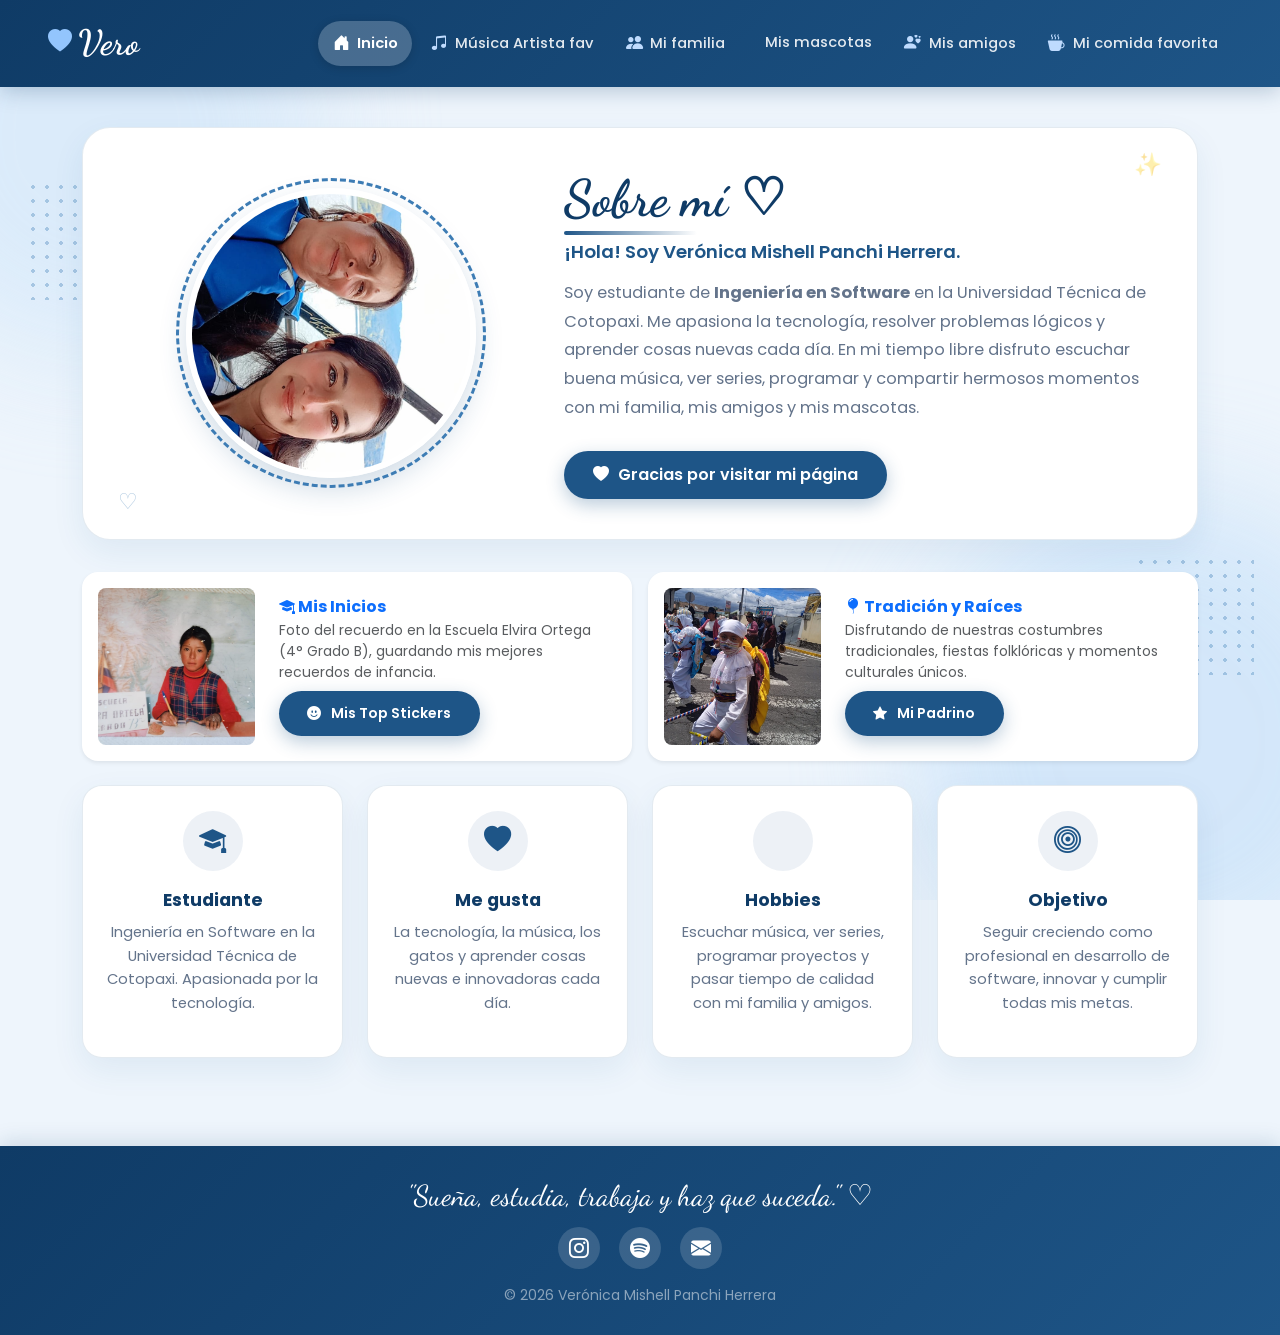
==== index.html @ 17cdbcb9 "cargainicial" ====
<!DOCTYPE html>
<html lang="es">
<head>
    <meta charset="UTF-8">
    <meta name="viewport" content="width=device-width, initial-scale=1.0">
    <title>Vero - Sobre Mí</title>
    <meta name="description" content="Página personal de Verónica Mishell Panchi Herrera — Sobre mí, estudiante de Ingeniería en Software.">
    <link href="https://cdn.jsdelivr.net/npm/bootstrap@5.3.2/dist/css/bootstrap.min.css" rel="stylesheet">
    <link href="https://cdn.jsdelivr.net/npm/bootstrap-icons@1.11.2/font/bootstrap-icons.min.css" rel="stylesheet">
    <link href="https://fonts.googleapis.com/css2?family=Dancing+Script:wght@600;700&family=Poppins:wght@300;400;500;600;700&display=swap" rel="stylesheet">
    <link rel="stylesheet" href="css/styles.css">
</head>
<body>

    <div class="bg-decorations">
        <div class="bg-blob bg-blob-1"></div>
        <div class="bg-blob bg-blob-2"></div>
        <div class="bg-dots bg-dots-left"></div>
        <div class="bg-dots bg-dots-right"></div>
    </div>

    <!-- Navbar -->
    <nav class="navbar navbar-expand-xl custom-navbar">
        <div class="container-fluid px-lg-4">
            <a class="navbar-brand" href="index.html"><i class="bi bi-heart-fill"></i> Vero</a>
            <button class="navbar-toggler" type="button" data-bs-toggle="collapse" data-bs-target="#veroNavbar">
                <span class="navbar-toggler-icon"></span>
            </button>
            <div class="collapse navbar-collapse" id="veroNavbar">
                <ul class="navbar-nav ms-auto mb-2 mb-lg-0 gap-1">
                    <li class="nav-item"><a class="nav-link active" href="index.html"><i class="bi bi-house-door-fill"></i> Inicio</a></li>
                    <li class="nav-item"><a class="nav-link" href="musica.html"><i class="bi bi-music-note-beamed"></i> Música Artista fav</a></li>
                    <li class="nav-item"><a class="nav-link" href="familia.html"><i class="bi bi-people-fill"></i> Mi familia</a></li>
                    <li class="nav-item"><a class="nav-link" href="mascotas.html"><i class="bi bi-paw-fill"></i> Mis mascotas</a></li>
                    <li class="nav-item"><a class="nav-link" href="amigos.html"><i class="bi bi-person-hearts"></i> Mis amigos</a></li>
                    <li class="nav-item"><a class="nav-link" href="comida.html"><i class="bi bi-cup-hot-fill"></i> Mi comida favorita</a></li>
                </ul>
            </div>
        </div>
    </nav>

    <!-- Main Content -->
    <main class="main-wrapper">
        <div class="container">

            <!-- Hero Card -->
            <div class="hero-card">
                <span class="decorative-sparkle sparkle-top-right">✨</span>
                <span class="decorative-sparkle sparkle-bottom-left">♡</span>
                <div class="row align-items-center g-4">
                    <div class="col-lg-5 text-center">
                        <div class="profile-avatar-wrapper mb-3 mb-lg-0"> 
                            <a href="stickers.html" class="boton-enlace mi-boton-circular">
                                <img src="imagenes/img1.jpg" alt="Perfil" class="profile-avatar viewable-img">
                            </a>
                        </div>
                    </div>
                    <div class="col-lg-7">
                        <h1 class="cursive-title">Sobre mí ♡</h1>
                        <h4 class="hero-subtitle">¡Hola! Soy Verónica Mishell Panchi Herrera.</h4>
                        <p class="hero-description">
                            Soy estudiante de <strong>Ingeniería en Software</strong> en la Universidad Técnica de Cotopaxi.
                            Me apasiona la tecnología, resolver problemas lógicos y aprender cosas nuevas cada día.
                            En mi tiempo libre disfruto escuchar buena música, ver series, programar y compartir hermosos momentos con mi familia, mis amigos y mis mascotas.
                        </p>
                        <a href="familia.html" class="btn btn-custom-primary">
                            <i class="bi bi-heart-fill"></i> Gracias por visitar mi página
                        </a>
                    </div>
                </div>
            </div>

            <!-- Two Cards Row -->
            <div class="row g-3 mb-4">
                <!-- Card 1: Mis Inicios → enlaza a stickers.html -->
                <div class="col-md-6">
                    <div class="card h-100 border-0 shadow-sm rounded-4 overflow-hidden p-3 bg-white">
                        <div class="row align-items-center">
                            <div class="col-4">
                                <img src="imagenes/img2.jpg" alt="Escuela Elvira Ortega" class="img-fluid rounded-3 viewable-img" style="aspect-ratio: 1/1; object-fit: cover;">
                            </div>
                            <div class="col-8">
                                <h6 class="fw-bold text-primary mb-1"><i class="bi bi-mortarboard-fill"></i> Mis Inicios</h6>
                                <p class="text-muted small mb-2">Foto del recuerdo en la Escuela Elvira Ortega (4° Grado B), guardando mis mejores recuerdos de infancia.</p>
                                <a href="stickers.html" class="btn btn-sm btn-custom-primary rounded-pill">
                                    <i class="bi bi-emoji-smile-fill"></i> Mis Top Stickers
                                </a>
                            </div>
                        </div>
                    </div>
                </div>

                <!-- Card 2: Tradición y Raíces → enlaza a padrino.html -->
                <div class="col-md-6">
                    <div class="card h-100 border-0 shadow-sm rounded-4 overflow-hidden p-3 bg-white">
                        <div class="row align-items-center">
                            <div class="col-4">
                                <img src="imagenes/img8.jpg" alt="Tradición y Cultura" class="img-fluid rounded-3 viewable-img" style="aspect-ratio: 1/1; object-fit: cover;">
                            </div>
                            <div class="col-8">
                                <h6 class="fw-bold text-primary mb-1"><i class="bi bi-balloon-fill"></i> Tradición y Raíces</h6>
                                <p class="text-muted small mb-2">Disfrutando de nuestras costumbres tradicionales, fiestas folklóricas y momentos culturales únicos.</p>
                                <a href="padrino.html" class="btn btn-sm btn-custom-primary rounded-pill">
                                    <i class="bi bi-star-fill"></i> Mi Padrino
                                </a>
                            </div>
                        </div>
                    </div>
                </div>
            </div>

            <!-- 4 Highlight Cards -->
            <div class="row g-4">
                <div class="col-md-6 col-lg-3">
                    <div class="feature-card">
                        <div class="feature-icon-wrapper"><i class="bi bi-mortarboard-fill"></i></div>
                        <h5 class="feature-title">Estudiante</h5>
                        <p class="feature-desc">Ingeniería en Software en la Universidad Técnica de Cotopaxi. Apasionada por la tecnología.</p>
                    </div>
                </div>
                <div class="col-md-6 col-lg-3">
                    <div class="feature-card">
                        <div class="feature-icon-wrapper"><i class="bi bi-heart-fill"></i></div>
                        <h5 class="feature-title">Me gusta</h5>
                        <p class="feature-desc">La tecnología, la música, los gatos y aprender cosas nuevas e innovadoras cada día.</p>
                    </div>
                </div>
                <div class="col-md-6 col-lg-3">
                    <div class="feature-card">
                        <div class="feature-icon-wrapper"><i class="bi bi-paw-fill"></i></div>
                        <h5 class="feature-title">Hobbies</h5>
                        <p class="feature-desc">Escuchar música, ver series, programar proyectos y pasar tiempo de calidad con mi familia y amigos.</p>
                    </div>
                </div>
                <div class="col-md-6 col-lg-3">
                    <div class="feature-card">
                        <div class="feature-icon-wrapper"><i class="bi bi-bullseye"></i></div>
                        <h5 class="feature-title">Objetivo</h5>
                        <p class="feature-desc">Seguir creciendo como profesional en desarrollo de software, innovar y cumplir todas mis metas.</p>
                    </div>
                </div>
            </div>

        </div>
    </main>

    <!-- Footer -->
    <footer class="custom-footer text-center">
        <div class="container">
            <p class="footer-quote">"Sueña, estudia, trabaja y haz que suceda." ♡</p>
            <div class="social-links mb-3">
                <a href="https://instagram.com" target="_blank" class="social-btn" title="Instagram"><i class="bi bi-instagram"></i></a>
                <a href="https://spotify.com" target="_blank" class="social-btn" title="Spotify"><i class="bi bi-spotify"></i></a>
                <a href="mailto:veronica@example.com" class="social-btn" title="Correo"><i class="bi bi-envelope-fill"></i></a>
            </div>
            <p class="small text-white-50 mb-0">© 2026 Verónica Mishell Panchi Herrera</p>
        </div>
    </footer>

    <!-- Image Viewer Modal -->
    <div class="modal fade" id="imageViewerModal" tabindex="-1" aria-labelledby="modalImageTitle" aria-hidden="true">
        <div class="modal-dialog modal-dialog-centered modal-lg">
            <div class="modal-content">
                <div class="modal-header border-0 bg-light">
                    <h5 class="modal-title fw-bold text-primary" id="modalImageTitle">Fotografía</h5>
                    <button type="button" class="btn-close" data-bs-dismiss="modal"></button>
                </div>
                <div class="modal-body text-center bg-dark p-2">
                    <img id="modalImagePreview" src="" alt="Vista previa" class="img-fluid">
                </div>
            </div>
        </div>
    </div>

    <!-- Toast -->
    <div class="toast-container">
        <div id="liveToast" class="toast align-items-center text-white bg-primary border-0 rounded-4 shadow" role="alert" aria-live="assertive" aria-atomic="true">
            <div class="d-flex">
                <div class="toast-body" id="toastMessageBody">Mensaje de notificación</div>
                <button type="button" class="btn-close btn-close-white me-2 m-auto" data-bs-dismiss="toast"></button>
            </div>
        </div>
    </div>

    <script src="https://cdn.jsdelivr.net/npm/bootstrap@5.3.2/dist/js/bootstrap.bundle.min.js"></script>
    <script src="js/script.js"></script>
</body>
</html>
---- css/styles.css ----
/* ==========================================================================
   Vero's Personal Web Application - Stylesheet
   Color Palette: Primary #1E5587 (Harmonized Blue Tones)
   ========================================================================== */

@import url('https://fonts.googleapis.com/css2?family=Dancing+Script:wght@600;700&family=Poppins:wght@300;400;500;600;700&display=swap');

:root {
    --primary-color: #1E5587;
    --primary-dark: #0F3B66;
    --primary-light: #3D7CB4;
    --accent-blue: #2A6FA8;
    --bg-light: #EEF5FC;
    --bg-soft: #F5F9FD;
    --card-bg: #FFFFFF;
    --text-dark: #1E293B;
    --text-muted: #64748B;
    --border-color: rgba(30, 85, 135, 0.12);
    --shadow-soft: 0 12px 32px rgba(30, 85, 135, 0.08);
    --shadow-hover: 0 18px 40px rgba(30, 85, 135, 0.15);
    --font-handwriting: 'Dancing Script', cursive;
    --font-sans: 'Poppins', sans-serif;
}

/* Global Reset & Base Styles */
* {
    margin: 0;
    padding: 0;
    box-sizing: border-box;
}

body {
    font-family: var(--font-sans);
    background-color: var(--bg-light);
    color: var(--text-dark);
    min-height: 100vh;
    display: flex;
    flex-direction: column;
    overflow-x: hidden;
    position: relative;
}

/* Background Organic Shapes */
.bg-decorations {
    position: fixed;
    top: 0;
    left: 0;
    width: 100%;
    height: 100%;
    pointer-events: none;
    z-index: 0;
    overflow: hidden;
}

.bg-blob {
    position: absolute;
    border-radius: 50%;
    filter: blur(60px);
    opacity: 0.45;
}

.bg-blob-1 {
    top: -10%;
    left: -10%;
    width: 450px;
    height: 450px;
    background: #C4E0F9;
}

.bg-blob-2 {
    bottom: -10%;
    right: -10%;
    width: 500px;
    height: 500px;
    background: #B3D7F8;
}

.bg-dots {
    position: absolute;
    width: 120px;
    height: 120px;
    background-image: radial-gradient(var(--primary-light) 2px, transparent 2px);
    background-size: 14px 14px;
    opacity: 0.35;
}

.bg-dots-left {
    top: 20%;
    left: 2%;
}

.bg-dots-right {
    bottom: 25%;
    right: 2%;
}

/* Header & Navbar */
.custom-navbar {
    background: linear-gradient(135deg, var(--primary-dark) 0%, var(--primary-color) 100%);
    box-shadow: 0 4px 20px rgba(15, 59, 102, 0.25);
    padding: 0.75rem 1.5rem;
    position: sticky;
    top: 0;
    z-index: 1030;
}

.navbar-brand {
    font-family: var(--font-handwriting);
    font-size: 2.2rem;
    font-weight: 700;
    color: #FFFFFF !important;
    display: flex;
    align-items: center;
    gap: 0.4rem;
    transition: transform 0.3s ease;
}

.navbar-brand:hover {
    transform: scale(1.05);
}

.navbar-brand i {
    font-size: 1.5rem;
    color: #93C5FD;
}

.nav-link {
    color: rgba(255, 255, 255, 0.88) !important;
    font-weight: 500;
    font-size: 0.92rem;
    padding: 0.6rem 0.9rem !important;
    border-radius: 50px;
    transition: all 0.3s ease;
    display: flex;
    align-items: center;
    gap: 0.45rem;
    white-space: nowrap;
}

.nav-link i {
    font-size: 1.05rem;
    color: #BFDBFE;
    transition: color 0.3s ease;
}

.nav-link:hover {
    color: #FFFFFF !important;
    background-color: rgba(255, 255, 255, 0.15);
}

.nav-link.active {
    color: #FFFFFF !important;
    background-color: rgba(255, 255, 255, 0.22);
    font-weight: 600;
    box-shadow: 0 2px 10px rgba(0, 0, 0, 0.15);
}

.nav-link.active i {
    color: #FFFFFF;
}

.navbar-toggler {
    border: none;
    outline: none;
    color: white;
}

.navbar-toggler:focus {
    box-shadow: 0 0 0 3px rgba(255, 255, 255, 0.25);
}

/* Main Content Area */
.main-wrapper {
    position: relative;
    z-index: 1;
    flex: 1;
    padding: 2.5rem 0;
}

.tab-pane {
    animation: fadeIn 0.45s cubic-bezier(0.16, 1, 0.3, 1);
}

@keyframes fadeIn {
    from {
        opacity: 0;
        transform: translateY(14px);
    }
    to {
        opacity: 1;
        transform: translateY(0);
    }
}

/* Hero Card Container */
.hero-card {
    background: var(--card-bg);
    border-radius: 28px;
    padding: 2.5rem;
    box-shadow: var(--shadow-soft);
    border: 1px solid var(--border-color);
    position: relative;
    overflow: hidden;
    margin-bottom: 2rem;
}

/* Decorative sparkles & hearts */
.decorative-sparkle {
    position: absolute;
    color: var(--primary-light);
    opacity: 0.4;
    font-size: 1.4rem;
    pointer-events: none;
}

.sparkle-top-right {
    top: 20px;
    right: 35px;
}

.sparkle-bottom-left {
    bottom: 20px;
    left: 35px;
}

/* Cursive Title */
.cursive-title {
    font-family: var(--font-handwriting);
    font-size: 3.2rem;
    font-weight: 700;
    color: var(--primary-dark);
    margin-bottom: 0.75rem;
    line-height: 1.2;
    display: inline-flex;
    align-items: center;
    gap: 0.5rem;
    position: relative;
}

.cursive-title::after {
    content: '';
    display: block;
    position: absolute;
    bottom: -6px;
    left: 0;
    width: 60%;
    height: 4px;
    background: linear-gradient(90deg, var(--primary-color), transparent);
    border-radius: 4px;
}

.hero-subtitle {
    font-size: 1.15rem;
    font-weight: 600;
    color: var(--primary-color);
    margin-bottom: 1rem;
}

.hero-description {
    color: var(--text-muted);
    font-size: 1.02rem;
    line-height: 1.75;
    margin-bottom: 1.8rem;
}

/* Primary Action Button */
.btn-custom-primary {
    background-color: var(--primary-color);
    color: #FFFFFF;
    font-weight: 600;
    padding: 0.75rem 1.8rem;
    border-radius: 50px;
    border: none;
    box-shadow: 0 6px 18px rgba(30, 85, 135, 0.3);
    transition: all 0.3s ease;
    display: inline-flex;
    align-items: center;
    gap: 0.6rem;
    text-decoration: none;
}

.btn-custom-primary:hover {
    background-color: var(--primary-dark);
    color: #FFFFFF;
    transform: translateY(-3px);
    box-shadow: 0 10px 24px rgba(15, 59, 102, 0.4);
}

/* Image Frames & Photo Grids */
.profile-avatar-wrapper {
    position: relative;
    display: inline-block;
    padding: 10px;
}

.profile-avatar-wrapper::before {
    content: '';
    position: absolute;
    inset: 0;
    border-radius: 50%;
    border: 3px dashed var(--primary-light);
    animation: rotateDashed 25s linear infinite;
}

@keyframes rotateDashed {
    from { transform: rotate(0deg); }
    to { transform: rotate(360deg); }
}

.profile-avatar {
    width: 290px;
    height: 290px;
    object-fit: cover;
    border-radius: 50%;
    box-shadow: 0 12px 28px rgba(30, 85, 135, 0.2);
    border: 6px solid #FFFFFF;
    cursor: pointer;
    transition: transform 0.4s ease;
}

.profile-avatar:hover {
    transform: scale(1.03);
}

/* Photo Grid Montage */
.photo-grid-collage {
    display: grid;
    grid-template-columns: repeat(3, 1fr);
    gap: 12px;
    border-radius: 20px;
    overflow: hidden;
}

.collage-item {
    position: relative;
    border-radius: 14px;
    overflow: hidden;
    aspect-ratio: 1 / 1;
    background-color: #E2E8F0;
    cursor: pointer;
}

.collage-item.featured {
    grid-column: span 2;
    grid-row: span 2;
}

.collage-item img {
    width: 100%;
    height: 100%;
    object-fit: cover;
    transition: transform 0.4s ease, filter 0.3s ease;
}

.collage-item:hover img {
    transform: scale(1.08);
    filter: brightness(1.05);
}

.collage-overlay {
    position: absolute;
    inset: 0;
    background: linear-gradient(to top, rgba(15, 59, 102, 0.6) 0%, transparent 60%);
    opacity: 0;
    transition: opacity 0.3s ease;
    display: flex;
    align-items: flex-end;
    padding: 10px;
    color: white;
    font-size: 0.85rem;
    font-weight: 500;
}

.collage-item:hover .collage-overlay {
    opacity: 1;
}

/* Bottom Highlight Cards Grid */
.feature-card {
    background: var(--card-bg);
    border-radius: 20px;
    padding: 1.6rem 1.4rem;
    border: 1px solid var(--border-color);
    box-shadow: var(--shadow-soft);
    height: 100%;
    transition: all 0.35s ease;
    text-align: center;
    position: relative;
}

.feature-card:hover {
    transform: translateY(-6px);
    box-shadow: var(--shadow-hover);
    border-color: rgba(30, 85, 135, 0.3);
}

.feature-icon-wrapper {
    width: 60px;
    height: 60px;
    background-color: rgba(30, 85, 135, 0.08);
    color: var(--primary-color);
    border-radius: 50%;
    display: flex;
    align-items: center;
    justify-content: center;
    margin: 0 auto 1.2rem auto;
    font-size: 1.7rem;
    transition: all 0.3s ease;
}

.feature-card:hover .feature-icon-wrapper {
    background-color: var(--primary-color);
    color: #FFFFFF;
    transform: scale(1.1);
}

.feature-title {
    font-weight: 700;
    font-size: 1.1rem;
    color: var(--primary-dark);
    margin-bottom: 0.6rem;
}

.feature-desc {
    color: var(--text-muted);
    font-size: 0.92rem;
    line-height: 1.6;
}

/* Interactive Sticker Grid */
.sticker-item {
    background: #FFFFFF;
    border-radius: 18px;
    padding: 1.2rem;
    text-align: center;
    border: 2px dashed rgba(30, 85, 135, 0.2);
    cursor: pointer;
    transition: all 0.3s ease;
}

.sticker-item:hover {
    transform: scale(1.1) rotate(3deg);
    border-color: var(--primary-color);
    box-shadow: 0 10px 25px rgba(30, 85, 135, 0.18);
}

.sticker-img {
    max-width: 90px;
    height: 90px;
    object-fit: contain;
    margin-bottom: 0.5rem;
}

.sticker-emoji {
    font-size: 3.5rem;
    display: block;
    margin-bottom: 0.3rem;
}

.sticker-label {
    font-size: 0.85rem;
    font-weight: 600;
    color: var(--primary-dark);
}

/* Music Player Aesthetic Component */
.music-player-card {
    background: linear-gradient(135deg, #1E5587 0%, #0F3B66 100%);
    color: white;
    border-radius: 24px;
    padding: 1.8rem;
    box-shadow: 0 15px 35px rgba(15, 59, 102, 0.3);
}

.vinyl-disc {
    width: 140px;
    height: 140px;
    border-radius: 50%;
    background: radial-gradient(circle, #333 20%, #111 21%, #111 40%, #222 41%, #111 70%);
    border: 4px solid #444;
    display: flex;
    align-items: center;
    justify-content: center;
    margin: 0 auto 1rem auto;
    box-shadow: 0 8px 20px rgba(0, 0, 0, 0.4);
    position: relative;
}

.vinyl-center {
    width: 45px;
    height: 45px;
    border-radius: 50%;
    background-color: var(--primary-light);
    border: 3px solid #FFF;
}

.vinyl-spinning {
    animation: spinVinyl 6s linear infinite;
}

@keyframes spinVinyl {
    from { transform: rotate(0deg); }
    to { transform: rotate(360deg); }
}

.audio-bars {
    display: flex;
    align-items: flex-end;
    justify-content: center;
    gap: 4px;
    height: 30px;
    margin-top: 1rem;
}

.audio-bar {
    width: 5px;
    background-color: #93C5FD;
    border-radius: 3px;
    animation: barPulse 1.2s ease-in-out infinite alternate;
}

.audio-bar:nth-child(1) { height: 12px; animation-delay: 0.1s; }
.audio-bar:nth-child(2) { height: 25px; animation-delay: 0.3s; }
.audio-bar:nth-child(3) { height: 18px; animation-delay: 0.2s; }
.audio-bar:nth-child(4) { height: 28px; animation-delay: 0.4s; }
.audio-bar:nth-child(5) { height: 15px; animation-delay: 0.15s; }

@keyframes barPulse {
    0% { transform: scaleY(0.4); }
    100% { transform: scaleY(1); }
}

/* Footer */
.custom-footer {
    background: linear-gradient(135deg, var(--primary-dark) 0%, var(--primary-color) 100%);
    color: #FFFFFF;
    padding: 1.8rem 0;
    box-shadow: 0 -4px 20px rgba(15, 59, 102, 0.15);
    margin-top: 3rem;
}

.footer-quote {
    font-family: var(--font-handwriting);
    font-size: 1.8rem;
    margin-bottom: 0.6rem;
}

.social-links {
    display: flex;
    align-items: center;
    justify-content: center;
    gap: 1.2rem;
}

.social-btn {
    width: 42px;
    height: 42px;
    border-radius: 50%;
    background-color: rgba(255, 255, 255, 0.15);
    color: #FFFFFF;
    display: flex;
    align-items: center;
    justify-content: center;
    font-size: 1.25rem;
    transition: all 0.3s ease;
    text-decoration: none;
}

.social-btn:hover {
    background-color: #FFFFFF;
    color: var(--primary-dark);
    transform: translateY(-3px);
}

/* Image Lightbox Modal */
.modal-content {
    border-radius: 20px;
    border: none;
    overflow: hidden;
}

.modal-body img {
    border-radius: 12px;
    max-height: 75vh;
    object-fit: contain;
    width: 100%;
}

/* Toast Notification */
.toast-container {
    position: fixed;
    bottom: 20px;
    right: 20px;
    z-index: 1090;
}

/* Responsive adjustments */
@media (max-width: 991.98px) {
    .cursive-title {
        font-size: 2.5rem;
    }
    .profile-avatar {
        width: 220px;
        height: 220px;
    }
    .hero-card {
        padding: 1.8rem;
    }
}

@media (max-width: 767.98px) {
    .photo-grid-collage {
        grid-template-columns: repeat(2, 1fr);
    }
    .collage-item.featured {
        grid-column: span 2;
        grid-row: span 1;
    }
    .cursive-title {
        font-size: 2.2rem;
    }
}
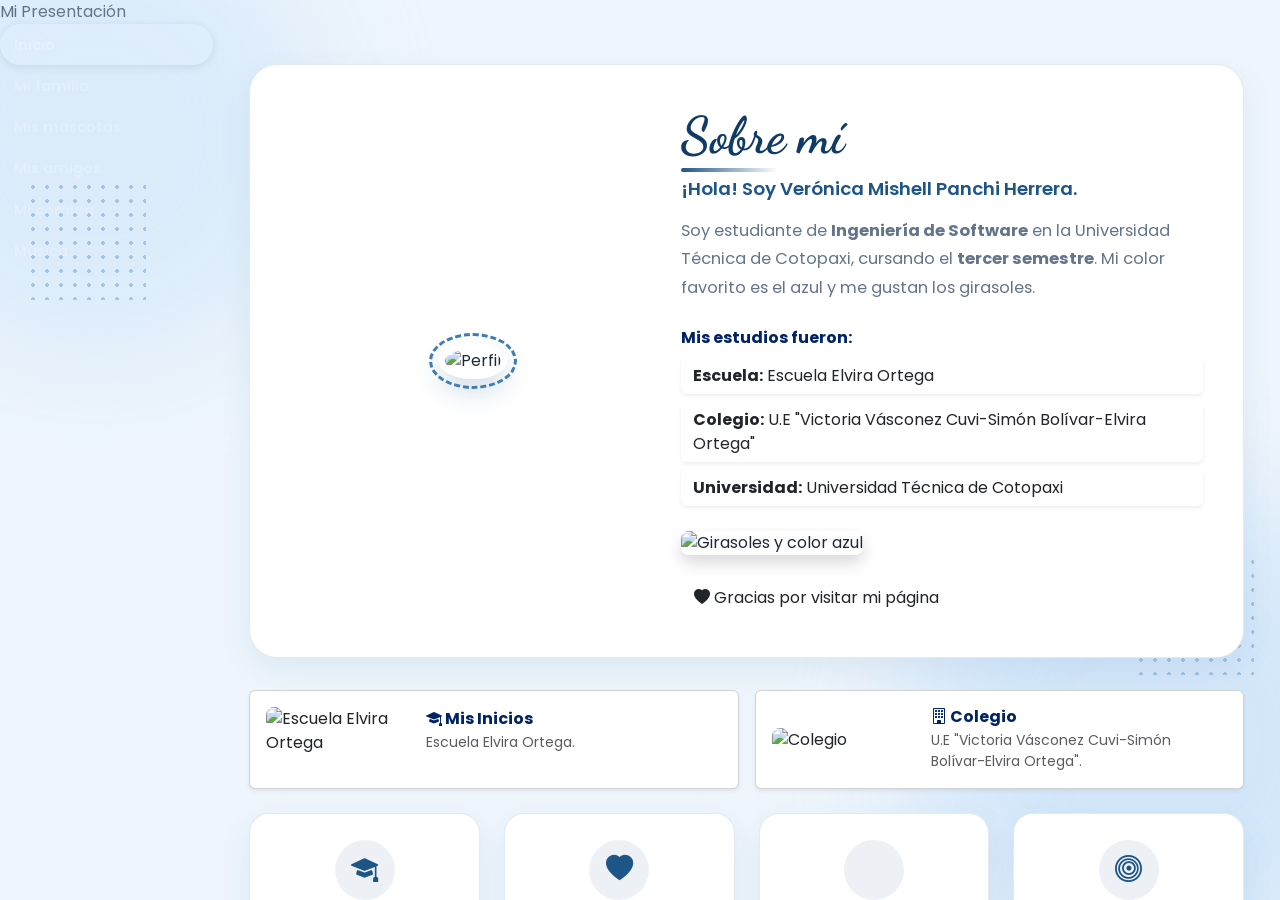
==== commit ff7e5b98: "cambios" ====
--- a/index.html
+++ b/index.html
@@ -16,28 +16,26 @@
         <div class="bg-blob bg-blob-1"></div>
         <div class="bg-blob bg-blob-2"></div>
         <div class="bg-dots bg-dots-left"></div>
+        
         <div class="bg-dots bg-dots-right"></div>
     </div>
 
     <!-- Navbar -->
-    <nav class="navbar navbar-expand-xl custom-navbar">
-        <div class="container-fluid px-lg-4">
-            <a class="navbar-brand" href="index.html"><i class="bi bi-heart-fill"></i> Vero</a>
-            <button class="navbar-toggler" type="button" data-bs-toggle="collapse" data-bs-target="#veroNavbar">
-                <span class="navbar-toggler-icon"></span>
-            </button>
-            <div class="collapse navbar-collapse" id="veroNavbar">
-                <ul class="navbar-nav ms-auto mb-2 mb-lg-0 gap-1">
-                    <li class="nav-item"><a class="nav-link active" href="index.html"><i class="bi bi-house-door-fill"></i> Inicio</a></li>
-                    <li class="nav-item"><a class="nav-link" href="musica.html"><i class="bi bi-music-note-beamed"></i> Música Artista fav</a></li>
-                    <li class="nav-item"><a class="nav-link" href="familia.html"><i class="bi bi-people-fill"></i> Mi familia</a></li>
-                    <li class="nav-item"><a class="nav-link" href="mascotas.html"><i class="bi bi-paw-fill"></i> Mis mascotas</a></li>
-                    <li class="nav-item"><a class="nav-link" href="amigos.html"><i class="bi bi-person-hearts"></i> Mis amigos</a></li>
-                    <li class="nav-item"><a class="nav-link" href="comida.html"><i class="bi bi-cup-hot-fill"></i> Mi comida favorita</a></li>
-                </ul>
+    <div class="container-fluid p-0">
+    <div class="row g-0">
+        <div class="col-md-3 col-lg-2 sidebar-menu">
+            <div class="brand-title">Mi Presentación</div>
+            <div class="nav flex-column">
+                <a class="nav-link active" href="index.html">Inicio</a>
+                <a class="nav-link " href="familia.html">Mi familia</a>
+                <a class="nav-link " href="mascotas.html">Mis mascotas</a>
+                <a class="nav-link " href="amigos.html">Mis amigos</a>
+                <a class="nav-link " href="comida.html">Mi comida</a>
+                <a class="nav-link " href="musica.html">Música</a>
             </div>
         </div>
-    </nav>
+        <div class="col-md-9 col-lg-10 p-4" style="height: 100vh; overflow-y: auto;">
+
 
     <!-- Main Content -->
     <main class="main-wrapper">
@@ -45,25 +43,33 @@
 
             <!-- Hero Card -->
             <div class="hero-card">
-                <span class="decorative-sparkle sparkle-top-right">✨</span>
-                <span class="decorative-sparkle sparkle-bottom-left">♡</span>
+                <span class="decorative-sparkle sparkle-top-right"></span>
+                <span class="decorative-sparkle sparkle-bottom-left"></span>
                 <div class="row align-items-center g-4">
                     <div class="col-lg-5 text-center">
                         <div class="profile-avatar-wrapper mb-3 mb-lg-0"> 
-                            <a href="stickers.html" class="boton-enlace mi-boton-circular">
-                                <img src="imagenes/img1.jpg" alt="Perfil" class="profile-avatar viewable-img">
-                            </a>
+                                <img src="imagenes/ima_principla.jpeg" alt="Perfil" class="profile-avatar viewable-img">
                         </div>
                     </div>
                     <div class="col-lg-7">
-                        <h1 class="cursive-title">Sobre mí ♡</h1>
+                        <h1 class="cursive-title">Sobre mí </h1>
                         <h4 class="hero-subtitle">¡Hola! Soy Verónica Mishell Panchi Herrera.</h4>
-                        <p class="hero-description">
-                            Soy estudiante de <strong>Ingeniería en Software</strong> en la Universidad Técnica de Cotopaxi.
-                            Me apasiona la tecnología, resolver problemas lógicos y aprender cosas nuevas cada día.
-                            En mi tiempo libre disfruto escuchar buena música, ver series, programar y compartir hermosos momentos con mi familia, mis amigos y mis mascotas.
+                        <p class="hero-description" style="margin-bottom: 1.5rem;">
+                            Soy estudiante de <strong>Ingeniería de Software</strong> en la Universidad Técnica de Cotopaxi, cursando el <strong>tercer semestre</strong>.
+                            Mi color favorito es el azul y me gustan los girasoles.
                         </p>
-                        <a href="familia.html" class="btn btn-custom-primary">
+                        <div class="mb-4">
+                            <strong class="d-block mb-2" style="color: #002366;">Mis estudios fueron:</strong>
+                            <div class="d-flex flex-column gap-2">
+                                <button class="btn btn-celeste text-start border-0 shadow-sm"><strong>Escuela:</strong> Escuela Elvira Ortega</button>
+                                <button class="btn btn-turquesa text-start border-0 shadow-sm"><strong>Colegio:</strong> U.E "Victoria Vásconez Cuvi-Simón Bolívar-Elvira Ortega"</button>
+                                <button class="btn btn-azul-capri text-start border-0 shadow-sm"><strong>Universidad:</strong> Universidad Técnica de Cotopaxi</button>
+                            </div>
+                        </div>
+                        <div class="mb-4">
+                            <img src="imagenes/girasoles_azules.png" alt="Girasoles y color azul" class="img-fluid rounded-3 shadow" style="max-height: 180px; object-fit: cover; width: 100%;">
+                        </div>
+                        <a href="familia.html" class="btn btn btn-azul-rey">
                             <i class="bi bi-heart-fill"></i> Gracias por visitar mi página
                         </a>
                     </div>
@@ -72,37 +78,31 @@
 
             <!-- Two Cards Row -->
             <div class="row g-3 mb-4">
-                <!-- Card 1: Mis Inicios → enlaza a stickers.html -->
+                <!-- Card 1: Mis Inicios (Escuela) -->
                 <div class="col-md-6">
-                    <div class="card h-100 border-0 shadow-sm rounded-4 overflow-hidden p-3 bg-white">
+                    <div class="card h-100 shadow-sm p-3 bg-white">
                         <div class="row align-items-center">
                             <div class="col-4">
-                                <img src="imagenes/img2.jpg" alt="Escuela Elvira Ortega" class="img-fluid rounded-3 viewable-img" style="aspect-ratio: 1/1; object-fit: cover;">
+                                <img src="imagenes/img2_escuela.jpg" alt="Escuela Elvira Ortega" class="img-fluid rounded-3 viewable-img" style="aspect-ratio: 1/1; object-fit: cover;">
                             </div>
                             <div class="col-8">
-                                <h6 class="fw-bold text-primary mb-1"><i class="bi bi-mortarboard-fill"></i> Mis Inicios</h6>
-                                <p class="text-muted small mb-2">Foto del recuerdo en la Escuela Elvira Ortega (4° Grado B), guardando mis mejores recuerdos de infancia.</p>
-                                <a href="stickers.html" class="btn btn-sm btn-custom-primary rounded-pill">
-                                    <i class="bi bi-emoji-smile-fill"></i> Mis Top Stickers
-                                </a>
+                                <h6 class="fw-bold mb-1" style="color: #002366;"><i class="bi bi-mortarboard-fill"></i> Mis Inicios</h6>
+                                <p class="text-muted small mb-0">Escuela Elvira Ortega.</p>
                             </div>
                         </div>
                     </div>
                 </div>
 
-                <!-- Card 2: Tradición y Raíces → enlaza a padrino.html -->
+                <!-- Card 2: Colegio -->
                 <div class="col-md-6">
-                    <div class="card h-100 border-0 shadow-sm rounded-4 overflow-hidden p-3 bg-white">
+                    <div class="card h-100 shadow-sm p-3 bg-white">
                         <div class="row align-items-center">
                             <div class="col-4">
-                                <img src="imagenes/img8.jpg" alt="Tradición y Cultura" class="img-fluid rounded-3 viewable-img" style="aspect-ratio: 1/1; object-fit: cover;">
+                                <img src="imagenes/img3_colegio.jpg" alt="Colegio" class="img-fluid rounded-3 viewable-img" style="aspect-ratio: 1/1; object-fit: cover;">
                             </div>
                             <div class="col-8">
-                                <h6 class="fw-bold text-primary mb-1"><i class="bi bi-balloon-fill"></i> Tradición y Raíces</h6>
-                                <p class="text-muted small mb-2">Disfrutando de nuestras costumbres tradicionales, fiestas folklóricas y momentos culturales únicos.</p>
-                                <a href="padrino.html" class="btn btn-sm btn-custom-primary rounded-pill">
-                                    <i class="bi bi-star-fill"></i> Mi Padrino
-                                </a>
+                                <h6 class="fw-bold mb-1" style="color: #002366;"><i class="bi bi-building"></i> Colegio</h6>
+                                <p class="text-muted small mb-0">U.E "Victoria Vásconez Cuvi-Simón Bolívar-Elvira Ortega".</p>
                             </div>
                         </div>
                     </div>
@@ -147,7 +147,7 @@
     <!-- Footer -->
     <footer class="custom-footer text-center">
         <div class="container">
-            <p class="footer-quote">"Sueña, estudia, trabaja y haz que suceda." ♡</p>
+            <p class="footer-quote">"Sueña, estudia, trabaja y haz que suceda." </p>
             <div class="social-links mb-3">
                 <a href="https://instagram.com" target="_blank" class="social-btn" title="Instagram"><i class="bi bi-instagram"></i></a>
                 <a href="https://spotify.com" target="_blank" class="social-btn" title="Spotify"><i class="bi bi-spotify"></i></a>
@@ -184,5 +184,7 @@
 
     <script src="https://cdn.jsdelivr.net/npm/bootstrap@5.3.2/dist/js/bootstrap.bundle.min.js"></script>
     <script src="js/script.js"></script>
+</div></div></div>
+<!-- Fin Layout -->
 </body>
 </html>
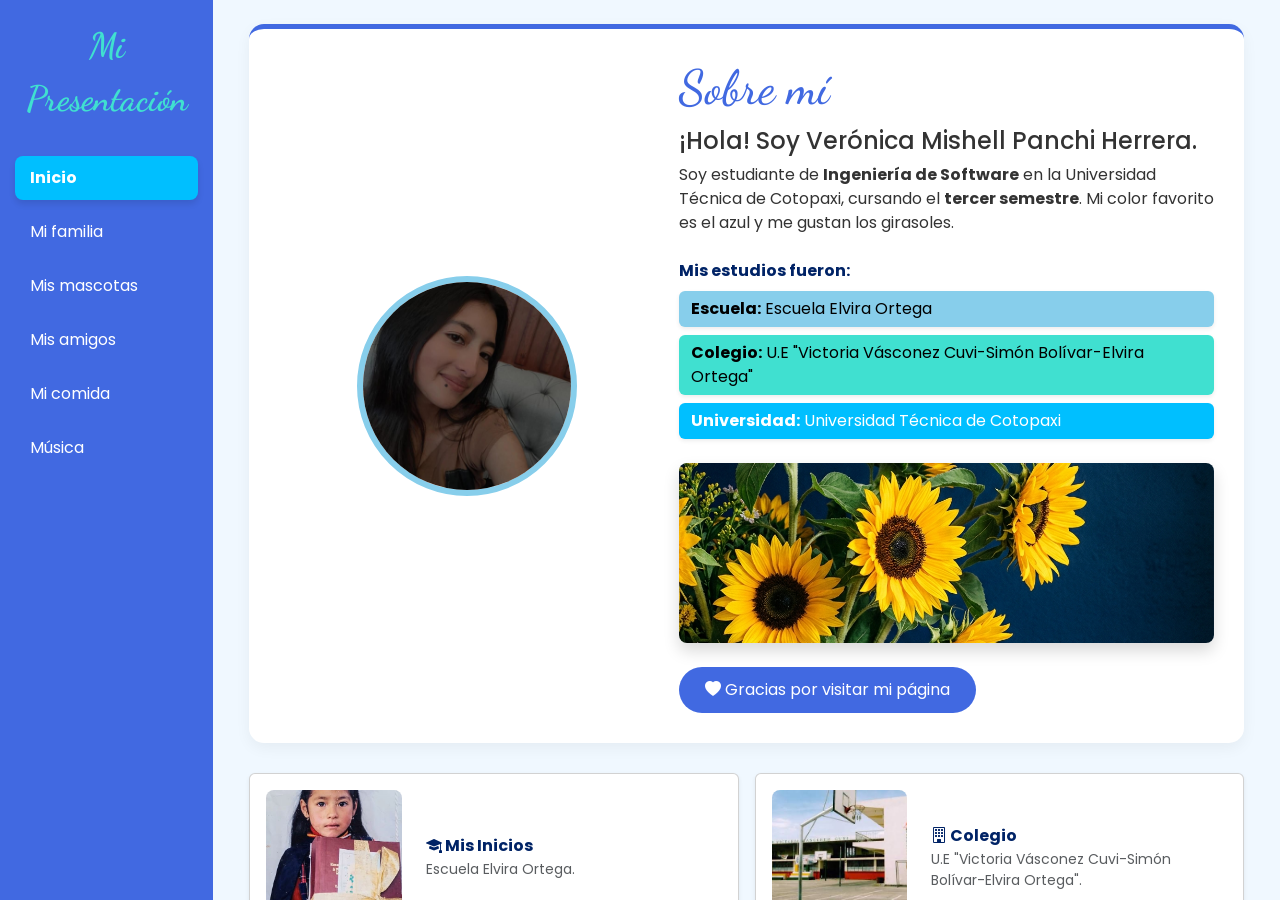
==== commit 79b87400: "Add files via upload" ====
--- a/index.html
+++ b/index.html
@@ -1,190 +1,190 @@
-<!DOCTYPE html>
-<html lang="es">
-<head>
-    <meta charset="UTF-8">
-    <meta name="viewport" content="width=device-width, initial-scale=1.0">
-    <title>Vero - Sobre Mí</title>
-    <meta name="description" content="Página personal de Verónica Mishell Panchi Herrera — Sobre mí, estudiante de Ingeniería en Software.">
-    <link href="https://cdn.jsdelivr.net/npm/bootstrap@5.3.2/dist/css/bootstrap.min.css" rel="stylesheet">
-    <link href="https://cdn.jsdelivr.net/npm/bootstrap-icons@1.11.2/font/bootstrap-icons.min.css" rel="stylesheet">
-    <link href="https://fonts.googleapis.com/css2?family=Dancing+Script:wght@600;700&family=Poppins:wght@300;400;500;600;700&display=swap" rel="stylesheet">
-    <link rel="stylesheet" href="css/styles.css">
-</head>
-<body>
-
-    <div class="bg-decorations">
-        <div class="bg-blob bg-blob-1"></div>
-        <div class="bg-blob bg-blob-2"></div>
-        <div class="bg-dots bg-dots-left"></div>
-        
-        <div class="bg-dots bg-dots-right"></div>
-    </div>
-
-    <!-- Navbar -->
-    <div class="container-fluid p-0">
-    <div class="row g-0">
-        <div class="col-md-3 col-lg-2 sidebar-menu">
-            <div class="brand-title">Mi Presentación</div>
-            <div class="nav flex-column">
-                <a class="nav-link active" href="index.html">Inicio</a>
-                <a class="nav-link " href="familia.html">Mi familia</a>
-                <a class="nav-link " href="mascotas.html">Mis mascotas</a>
-                <a class="nav-link " href="amigos.html">Mis amigos</a>
-                <a class="nav-link " href="comida.html">Mi comida</a>
-                <a class="nav-link " href="musica.html">Música</a>
-            </div>
-        </div>
-        <div class="col-md-9 col-lg-10 p-4" style="height: 100vh; overflow-y: auto;">
-
-
-    <!-- Main Content -->
-    <main class="main-wrapper">
-        <div class="container">
-
-            <!-- Hero Card -->
-            <div class="hero-card">
-                <span class="decorative-sparkle sparkle-top-right"></span>
-                <span class="decorative-sparkle sparkle-bottom-left"></span>
-                <div class="row align-items-center g-4">
-                    <div class="col-lg-5 text-center">
-                        <div class="profile-avatar-wrapper mb-3 mb-lg-0"> 
-                                <img src="imagenes/ima_principla.jpeg" alt="Perfil" class="profile-avatar viewable-img">
-                        </div>
-                    </div>
-                    <div class="col-lg-7">
-                        <h1 class="cursive-title">Sobre mí </h1>
-                        <h4 class="hero-subtitle">¡Hola! Soy Verónica Mishell Panchi Herrera.</h4>
-                        <p class="hero-description" style="margin-bottom: 1.5rem;">
-                            Soy estudiante de <strong>Ingeniería de Software</strong> en la Universidad Técnica de Cotopaxi, cursando el <strong>tercer semestre</strong>.
-                            Mi color favorito es el azul y me gustan los girasoles.
-                        </p>
-                        <div class="mb-4">
-                            <strong class="d-block mb-2" style="color: #002366;">Mis estudios fueron:</strong>
-                            <div class="d-flex flex-column gap-2">
-                                <button class="btn btn-celeste text-start border-0 shadow-sm"><strong>Escuela:</strong> Escuela Elvira Ortega</button>
-                                <button class="btn btn-turquesa text-start border-0 shadow-sm"><strong>Colegio:</strong> U.E "Victoria Vásconez Cuvi-Simón Bolívar-Elvira Ortega"</button>
-                                <button class="btn btn-azul-capri text-start border-0 shadow-sm"><strong>Universidad:</strong> Universidad Técnica de Cotopaxi</button>
-                            </div>
-                        </div>
-                        <div class="mb-4">
-                            <img src="imagenes/girasoles_azules.png" alt="Girasoles y color azul" class="img-fluid rounded-3 shadow" style="max-height: 180px; object-fit: cover; width: 100%;">
-                        </div>
-                        <a href="familia.html" class="btn btn btn-azul-rey">
-                            <i class="bi bi-heart-fill"></i> Gracias por visitar mi página
-                        </a>
-                    </div>
-                </div>
-            </div>
-
-            <!-- Two Cards Row -->
-            <div class="row g-3 mb-4">
-                <!-- Card 1: Mis Inicios (Escuela) -->
-                <div class="col-md-6">
-                    <div class="card h-100 shadow-sm p-3 bg-white">
-                        <div class="row align-items-center">
-                            <div class="col-4">
-                                <img src="imagenes/img2_escuela.jpg" alt="Escuela Elvira Ortega" class="img-fluid rounded-3 viewable-img" style="aspect-ratio: 1/1; object-fit: cover;">
-                            </div>
-                            <div class="col-8">
-                                <h6 class="fw-bold mb-1" style="color: #002366;"><i class="bi bi-mortarboard-fill"></i> Mis Inicios</h6>
-                                <p class="text-muted small mb-0">Escuela Elvira Ortega.</p>
-                            </div>
-                        </div>
-                    </div>
-                </div>
-
-                <!-- Card 2: Colegio -->
-                <div class="col-md-6">
-                    <div class="card h-100 shadow-sm p-3 bg-white">
-                        <div class="row align-items-center">
-                            <div class="col-4">
-                                <img src="imagenes/img3_colegio.jpg" alt="Colegio" class="img-fluid rounded-3 viewable-img" style="aspect-ratio: 1/1; object-fit: cover;">
-                            </div>
-                            <div class="col-8">
-                                <h6 class="fw-bold mb-1" style="color: #002366;"><i class="bi bi-building"></i> Colegio</h6>
-                                <p class="text-muted small mb-0">U.E "Victoria Vásconez Cuvi-Simón Bolívar-Elvira Ortega".</p>
-                            </div>
-                        </div>
-                    </div>
-                </div>
-            </div>
-
-            <!-- 4 Highlight Cards -->
-            <div class="row g-4">
-                <div class="col-md-6 col-lg-3">
-                    <div class="feature-card">
-                        <div class="feature-icon-wrapper"><i class="bi bi-mortarboard-fill"></i></div>
-                        <h5 class="feature-title">Estudiante</h5>
-                        <p class="feature-desc">Ingeniería en Software en la Universidad Técnica de Cotopaxi. Apasionada por la tecnología.</p>
-                    </div>
-                </div>
-                <div class="col-md-6 col-lg-3">
-                    <div class="feature-card">
-                        <div class="feature-icon-wrapper"><i class="bi bi-heart-fill"></i></div>
-                        <h5 class="feature-title">Me gusta</h5>
-                        <p class="feature-desc">La tecnología, la música, los gatos y aprender cosas nuevas e innovadoras cada día.</p>
-                    </div>
-                </div>
-                <div class="col-md-6 col-lg-3">
-                    <div class="feature-card">
-                        <div class="feature-icon-wrapper"><i class="bi bi-paw-fill"></i></div>
-                        <h5 class="feature-title">Hobbies</h5>
-                        <p class="feature-desc">Escuchar música, ver series, programar proyectos y pasar tiempo de calidad con mi familia y amigos.</p>
-                    </div>
-                </div>
-                <div class="col-md-6 col-lg-3">
-                    <div class="feature-card">
-                        <div class="feature-icon-wrapper"><i class="bi bi-bullseye"></i></div>
-                        <h5 class="feature-title">Objetivo</h5>
-                        <p class="feature-desc">Seguir creciendo como profesional en desarrollo de software, innovar y cumplir todas mis metas.</p>
-                    </div>
-                </div>
-            </div>
-
-        </div>
-    </main>
-
-    <!-- Footer -->
-    <footer class="custom-footer text-center">
-        <div class="container">
-            <p class="footer-quote">"Sueña, estudia, trabaja y haz que suceda." </p>
-            <div class="social-links mb-3">
-                <a href="https://instagram.com" target="_blank" class="social-btn" title="Instagram"><i class="bi bi-instagram"></i></a>
-                <a href="https://spotify.com" target="_blank" class="social-btn" title="Spotify"><i class="bi bi-spotify"></i></a>
-                <a href="mailto:veronica@example.com" class="social-btn" title="Correo"><i class="bi bi-envelope-fill"></i></a>
-            </div>
-            <p class="small text-white-50 mb-0">© 2026 Verónica Mishell Panchi Herrera</p>
-        </div>
-    </footer>
-
-    <!-- Image Viewer Modal -->
-    <div class="modal fade" id="imageViewerModal" tabindex="-1" aria-labelledby="modalImageTitle" aria-hidden="true">
-        <div class="modal-dialog modal-dialog-centered modal-lg">
-            <div class="modal-content">
-                <div class="modal-header border-0 bg-light">
-                    <h5 class="modal-title fw-bold text-primary" id="modalImageTitle">Fotografía</h5>
-                    <button type="button" class="btn-close" data-bs-dismiss="modal"></button>
-                </div>
-                <div class="modal-body text-center bg-dark p-2">
-                    <img id="modalImagePreview" src="" alt="Vista previa" class="img-fluid">
-                </div>
-            </div>
-        </div>
-    </div>
-
-    <!-- Toast -->
-    <div class="toast-container">
-        <div id="liveToast" class="toast align-items-center text-white bg-primary border-0 rounded-4 shadow" role="alert" aria-live="assertive" aria-atomic="true">
-            <div class="d-flex">
-                <div class="toast-body" id="toastMessageBody">Mensaje de notificación</div>
-                <button type="button" class="btn-close btn-close-white me-2 m-auto" data-bs-dismiss="toast"></button>
-            </div>
-        </div>
-    </div>
-
-    <script src="https://cdn.jsdelivr.net/npm/bootstrap@5.3.2/dist/js/bootstrap.bundle.min.js"></script>
-    <script src="js/script.js"></script>
-</div></div></div>
-<!-- Fin Layout -->
-</body>
-</html>
+<!DOCTYPE html>
+<html lang="es">
+<head>
+    <meta charset="UTF-8">
+    <meta name="viewport" content="width=device-width, initial-scale=1.0">
+    <title>Vero - Sobre Mí</title>
+    <meta name="description" content="Página personal de Verónica Mishell Panchi Herrera — Sobre mí, estudiante de Ingeniería en Software.">
+    <link href="https://cdn.jsdelivr.net/npm/bootstrap@5.3.2/dist/css/bootstrap.min.css" rel="stylesheet">
+    <link href="https://cdn.jsdelivr.net/npm/bootstrap-icons@1.11.2/font/bootstrap-icons.min.css" rel="stylesheet">
+    <link href="https://fonts.googleapis.com/css2?family=Dancing+Script:wght@600;700&family=Poppins:wght@300;400;500;600;700&display=swap" rel="stylesheet">
+    <link rel="stylesheet" href="css/styles.css">
+</head>
+<body>
+
+    <div class="bg-decorations">
+        <div class="bg-blob bg-blob-1"></div>
+        <div class="bg-blob bg-blob-2"></div>
+        <div class="bg-dots bg-dots-left"></div>
+        
+        <div class="bg-dots bg-dots-right"></div>
+    </div>
+
+    <!-- Navbar -->
+    <div class="container-fluid p-0">
+    <div class="row g-0">
+        <div class="col-md-3 col-lg-2 sidebar-menu">
+            <div class="brand-title">Mi Presentación</div>
+            <div class="nav flex-column">
+                <a class="nav-link active" href="index.html">Inicio</a>
+                <a class="nav-link " href="familia.html">Mi familia</a>
+                <a class="nav-link " href="mascotas.html">Mis mascotas</a>
+                <a class="nav-link " href="amigos.html">Mis amigos</a>
+                <a class="nav-link " href="comida.html">Mi comida</a>
+                <a class="nav-link " href="musica.html">Música</a>
+            </div>
+        </div>
+        <div class="col-md-9 col-lg-10 p-4" style="height: 100vh; overflow-y: auto;">
+
+
+    <!-- Main Content -->
+    <main class="main-wrapper">
+        <div class="container">
+
+            <!-- Hero Card -->
+            <div class="hero-card">
+                <span class="decorative-sparkle sparkle-top-right"></span>
+                <span class="decorative-sparkle sparkle-bottom-left"></span>
+                <div class="row align-items-center g-4">
+                    <div class="col-lg-5 text-center">
+                        <div class="profile-avatar-wrapper mb-3 mb-lg-0"> 
+                                <img src="imagenes/ima_principla.jpeg" alt="Perfil" class="profile-avatar viewable-img">
+                        </div>
+                    </div>
+                    <div class="col-lg-7">
+                        <h1 class="cursive-title">Sobre mí </h1>
+                        <h4 class="hero-subtitle">¡Hola! Soy Verónica Mishell Panchi Herrera.</h4>
+                        <p class="hero-description" style="margin-bottom: 1.5rem;">
+                            Soy estudiante de <strong>Ingeniería de Software</strong> en la Universidad Técnica de Cotopaxi, cursando el <strong>tercer semestre</strong>.
+                            Mi color favorito es el azul y me gustan los girasoles.
+                        </p>
+                        <div class="mb-4">
+                            <strong class="d-block mb-2" style="color: #002366;">Mis estudios fueron:</strong>
+                            <div class="d-flex flex-column gap-2">
+                                <button class="btn btn-celeste text-start border-0 shadow-sm"><strong>Escuela:</strong> Escuela Elvira Ortega</button>
+                                <button class="btn btn-turquesa text-start border-0 shadow-sm"><strong>Colegio:</strong> U.E "Victoria Vásconez Cuvi-Simón Bolívar-Elvira Ortega"</button>
+                                <button class="btn btn-azul-capri text-start border-0 shadow-sm"><strong>Universidad:</strong> Universidad Técnica de Cotopaxi</button>
+                            </div>
+                        </div>
+                        <div class="mb-4">
+                            <img src="imagenes/girasoles_azules.png" alt="Girasoles y color azul" class="img-fluid rounded-3 shadow" style="max-height: 180px; object-fit: cover; width: 100%;">
+                        </div>
+                        <a href="familia.html" class="btn btn btn-azul-rey">
+                            <i class="bi bi-heart-fill"></i> Gracias por visitar mi página
+                        </a>
+                    </div>
+                </div>
+            </div>
+
+            <!-- Two Cards Row -->
+            <div class="row g-3 mb-4">
+                <!-- Card 1: Mis Inicios (Escuela) -->
+                <div class="col-md-6">
+                    <div class="card h-100 shadow-sm p-3 bg-white">
+                        <div class="row align-items-center">
+                            <div class="col-4">
+                                <img src="imagenes/img2_escuela.jpg" alt="Escuela Elvira Ortega" class="img-fluid rounded-3 viewable-img" style="aspect-ratio: 1/1; object-fit: cover;">
+                            </div>
+                            <div class="col-8">
+                                <h6 class="fw-bold mb-1" style="color: #002366;"><i class="bi bi-mortarboard-fill"></i> Mis Inicios</h6>
+                                <p class="text-muted small mb-0">Escuela Elvira Ortega.</p>
+                            </div>
+                        </div>
+                    </div>
+                </div>
+
+                <!-- Card 2: Colegio -->
+                <div class="col-md-6">
+                    <div class="card h-100 shadow-sm p-3 bg-white">
+                        <div class="row align-items-center">
+                            <div class="col-4">
+                                <img src="imagenes/img3_colegio.jpg" alt="Colegio" class="img-fluid rounded-3 viewable-img" style="aspect-ratio: 1/1; object-fit: cover;">
+                            </div>
+                            <div class="col-8">
+                                <h6 class="fw-bold mb-1" style="color: #002366;"><i class="bi bi-building"></i> Colegio</h6>
+                                <p class="text-muted small mb-0">U.E "Victoria Vásconez Cuvi-Simón Bolívar-Elvira Ortega".</p>
+                            </div>
+                        </div>
+                    </div>
+                </div>
+            </div>
+
+            <!-- 4 Highlight Cards -->
+            <div class="row g-4">
+                <div class="col-md-6 col-lg-3">
+                    <div class="feature-card">
+                        <div class="feature-icon-wrapper"><i class="bi bi-mortarboard-fill"></i></div>
+                        <h5 class="feature-title">Estudiante</h5>
+                        <p class="feature-desc">Ingeniería en Software en la Universidad Técnica de Cotopaxi. Apasionada por la tecnología.</p>
+                    </div>
+                </div>
+                <div class="col-md-6 col-lg-3">
+                    <div class="feature-card">
+                        <div class="feature-icon-wrapper"><i class="bi bi-heart-fill"></i></div>
+                        <h5 class="feature-title">Me gusta</h5>
+                        <p class="feature-desc">La tecnología, la música, los gatos y aprender cosas nuevas e innovadoras cada día.</p>
+                    </div>
+                </div>
+                <div class="col-md-6 col-lg-3">
+                    <div class="feature-card">
+                        <div class="feature-icon-wrapper"><i class="bi bi-paw-fill"></i></div>
+                        <h5 class="feature-title">Hobbies</h5>
+                        <p class="feature-desc">Escuchar música, ver series, programar proyectos y pasar tiempo de calidad con mi familia y amigos.</p>
+                    </div>
+                </div>
+                <div class="col-md-6 col-lg-3">
+                    <div class="feature-card">
+                        <div class="feature-icon-wrapper"><i class="bi bi-bullseye"></i></div>
+                        <h5 class="feature-title">Objetivo</h5>
+                        <p class="feature-desc">Seguir creciendo como profesional en desarrollo de software, innovar y cumplir todas mis metas.</p>
+                    </div>
+                </div>
+            </div>
+
+        </div>
+    </main>
+
+    <!-- Footer -->
+    <footer class="custom-footer text-center">
+        <div class="container">
+            <p class="footer-quote">"Sueña, estudia, trabaja y haz que suceda." </p>
+            <div class="social-links mb-3">
+                <a href="https://instagram.com" target="_blank" class="social-btn" title="Instagram"><i class="bi bi-instagram"></i></a>
+                <a href="https://spotify.com" target="_blank" class="social-btn" title="Spotify"><i class="bi bi-spotify"></i></a>
+                <a href="mailto:veronica@example.com" class="social-btn" title="Correo"><i class="bi bi-envelope-fill"></i></a>
+            </div>
+            <p class="small text-white-50 mb-0">© 2026 Verónica Mishell Panchi Herrera</p>
+        </div>
+    </footer>
+
+    <!-- Image Viewer Modal -->
+    <div class="modal fade" id="imageViewerModal" tabindex="-1" aria-labelledby="modalImageTitle" aria-hidden="true">
+        <div class="modal-dialog modal-dialog-centered modal-lg">
+            <div class="modal-content">
+                <div class="modal-header border-0 bg-light">
+                    <h5 class="modal-title fw-bold text-primary" id="modalImageTitle">Fotografía</h5>
+                    <button type="button" class="btn-close" data-bs-dismiss="modal"></button>
+                </div>
+                <div class="modal-body text-center bg-dark p-2">
+                    <img id="modalImagePreview" src="" alt="Vista previa" class="img-fluid">
+                </div>
+            </div>
+        </div>
+    </div>
+
+    <!-- Toast -->
+    <div class="toast-container">
+        <div id="liveToast" class="toast align-items-center text-white bg-primary border-0 rounded-4 shadow" role="alert" aria-live="assertive" aria-atomic="true">
+            <div class="d-flex">
+                <div class="toast-body" id="toastMessageBody">Mensaje de notificación</div>
+                <button type="button" class="btn-close btn-close-white me-2 m-auto" data-bs-dismiss="toast"></button>
+            </div>
+        </div>
+    </div>
+
+    <script src="https://cdn.jsdelivr.net/npm/bootstrap@5.3.2/dist/js/bootstrap.bundle.min.js"></script>
+    <script src="js/script.js"></script>
+</div></div></div>
+<!-- Fin Layout -->
+</body>
+</html>
--- a/css/styles.css
+++ b/css/styles.css
@@ -1,622 +1,176 @@
-/* ==========================================================================
-   Vero's Personal Web Application - Stylesheet
-   Color Palette: Primary #1E5587 (Harmonized Blue Tones)
-   ========================================================================== */
-
-@import url('https://fonts.googleapis.com/css2?family=Dancing+Script:wght@600;700&family=Poppins:wght@300;400;500;600;700&display=swap');
-
+/* Colores base solicitados: Celeste, Azul Rey, Turquesa, Azul Capri */
 :root {
-    --primary-color: #1E5587;
-    --primary-dark: #0F3B66;
-    --primary-light: #3D7CB4;
-    --accent-blue: #2A6FA8;
-    --bg-light: #EEF5FC;
-    --bg-soft: #F5F9FD;
-    --card-bg: #FFFFFF;
-    --text-dark: #1E293B;
-    --text-muted: #64748B;
-    --border-color: rgba(30, 85, 135, 0.12);
-    --shadow-soft: 0 12px 32px rgba(30, 85, 135, 0.08);
-    --shadow-hover: 0 18px 40px rgba(30, 85, 135, 0.15);
-    --font-handwriting: 'Dancing Script', cursive;
-    --font-sans: 'Poppins', sans-serif;
-}
-
-/* Global Reset & Base Styles */
-* {
-    margin: 0;
-    padding: 0;
-    box-sizing: border-box;
+  --celeste: #87CEEB;
+  --azul-rey: #4169E1;
+  --turquesa: #40E0D0;
+  --azul-capri: #00BFFF;
+  --bg-color: #f0f8ff; /* AliceBlue para el fondo general */
+  --text-dark: #002366;
 }
 
 body {
-    font-family: var(--font-sans);
-    background-color: var(--bg-light);
-    color: var(--text-dark);
-    min-height: 100vh;
-    display: flex;
-    flex-direction: column;
-    overflow-x: hidden;
-    position: relative;
+  background-color: var(--bg-color);
+  font-family: 'Poppins', sans-serif;
+  color: #333;
 }
 
-/* Background Organic Shapes */
-.bg-decorations {
-    position: fixed;
-    top: 0;
-    left: 0;
-    width: 100%;
-    height: 100%;
-    pointer-events: none;
-    z-index: 0;
-    overflow: hidden;
+/* =========================================
+   1. Menú Lateral (Sidebar)
+   ========================================= */
+.sidebar-menu {
+  background-color: var(--azul-rey);
+  color: white;
+  min-height: 100vh;
+  padding: 20px 15px;
 }
 
-.bg-blob {
-    position: absolute;
-    border-radius: 50%;
-    filter: blur(60px);
-    opacity: 0.45;
+.brand-title {
+  font-family: 'Dancing Script', cursive;
+  font-size: 2.2rem;
+  font-weight: bold;
+  text-align: center;
+  margin-bottom: 30px;
+  color: var(--turquesa); /* Un toque contrastante */
 }
 
-.bg-blob-1 {
-    top: -10%;
-    left: -10%;
-    width: 450px;
-    height: 450px;
-    background: #C4E0F9;
+.sidebar-menu .nav-link {
+  color: white;
+  margin-bottom: 10px;
+  border-radius: 8px;
+  padding: 10px 15px;
+  transition: all 0.3s ease;
 }
 
-.bg-blob-2 {
-    bottom: -10%;
-    right: -10%;
-    width: 500px;
-    height: 500px;
-    background: #B3D7F8;
+.sidebar-menu .nav-link:hover, 
+.sidebar-menu .nav-link.active {
+  background-color: var(--azul-capri);
+  color: white;
+  font-weight: bold;
+  box-shadow: 0 4px 6px rgba(0,0,0,0.1);
 }
 
-.bg-dots {
-    position: absolute;
-    width: 120px;
-    height: 120px;
-    background-image: radial-gradient(var(--primary-light) 2px, transparent 2px);
-    background-size: 14px 14px;
-    opacity: 0.35;
-}
-
-.bg-dots-left {
-    top: 20%;
-    left: 2%;
-}
-
-.bg-dots-right {
-    bottom: 25%;
-    right: 2%;
-}
-
-/* Header & Navbar */
-.custom-navbar {
-    background: linear-gradient(135deg, var(--primary-dark) 0%, var(--primary-color) 100%);
-    box-shadow: 0 4px 20px rgba(15, 59, 102, 0.25);
-    padding: 0.75rem 1.5rem;
-    position: sticky;
-    top: 0;
-    z-index: 1030;
-}
-
-.navbar-brand {
-    font-family: var(--font-handwriting);
-    font-size: 2.2rem;
-    font-weight: 700;
-    color: #FFFFFF !important;
-    display: flex;
-    align-items: center;
-    gap: 0.4rem;
-    transition: transform 0.3s ease;
-}
-
-.navbar-brand:hover {
-    transform: scale(1.05);
-}
-
-.navbar-brand i {
-    font-size: 1.5rem;
-    color: #93C5FD;
-}
-
-.nav-link {
-    color: rgba(255, 255, 255, 0.88) !important;
-    font-weight: 500;
-    font-size: 0.92rem;
-    padding: 0.6rem 0.9rem !important;
-    border-radius: 50px;
-    transition: all 0.3s ease;
-    display: flex;
-    align-items: center;
-    gap: 0.45rem;
-    white-space: nowrap;
-}
-
-.nav-link i {
-    font-size: 1.05rem;
-    color: #BFDBFE;
-    transition: color 0.3s ease;
-}
-
-.nav-link:hover {
-    color: #FFFFFF !important;
-    background-color: rgba(255, 255, 255, 0.15);
-}
-
-.nav-link.active {
-    color: #FFFFFF !important;
-    background-color: rgba(255, 255, 255, 0.22);
-    font-weight: 600;
-    box-shadow: 0 2px 10px rgba(0, 0, 0, 0.15);
-}
-
-.nav-link.active i {
-    color: #FFFFFF;
-}
-
-.navbar-toggler {
-    border: none;
-    outline: none;
-    color: white;
-}
-
-.navbar-toggler:focus {
-    box-shadow: 0 0 0 3px rgba(255, 255, 255, 0.25);
-}
-
-/* Main Content Area */
-.main-wrapper {
-    position: relative;
-    z-index: 1;
-    flex: 1;
-    padding: 2.5rem 0;
-}
-
-.tab-pane {
-    animation: fadeIn 0.45s cubic-bezier(0.16, 1, 0.3, 1);
-}
-
-@keyframes fadeIn {
-    from {
-        opacity: 0;
-        transform: translateY(14px);
-    }
-    to {
-        opacity: 1;
-        transform: translateY(0);
-    }
-}
-
-/* Hero Card Container */
+/* =========================================
+   2. Tarjeta Principal (Hero Card)
+   ========================================= */
 .hero-card {
-    background: var(--card-bg);
-    border-radius: 28px;
-    padding: 2.5rem;
-    box-shadow: var(--shadow-soft);
-    border: 1px solid var(--border-color);
-    position: relative;
-    overflow: hidden;
-    margin-bottom: 2rem;
-}
-
-/* Decorative sparkles & hearts */
-.decorative-sparkle {
-    position: absolute;
-    color: var(--primary-light);
-    opacity: 0.4;
-    font-size: 1.4rem;
-    pointer-events: none;
-}
-
-.sparkle-top-right {
-    top: 20px;
-    right: 35px;
-}
-
-.sparkle-bottom-left {
-    bottom: 20px;
-    left: 35px;
-}
-
-/* Cursive Title */
-.cursive-title {
-    font-family: var(--font-handwriting);
-    font-size: 3.2rem;
-    font-weight: 700;
-    color: var(--primary-dark);
-    margin-bottom: 0.75rem;
-    line-height: 1.2;
-    display: inline-flex;
-    align-items: center;
-    gap: 0.5rem;
-    position: relative;
-}
-
-.cursive-title::after {
-    content: '';
-    display: block;
-    position: absolute;
-    bottom: -6px;
-    left: 0;
-    width: 60%;
-    height: 4px;
-    background: linear-gradient(90deg, var(--primary-color), transparent);
-    border-radius: 4px;
-}
-
-.hero-subtitle {
-    font-size: 1.15rem;
-    font-weight: 600;
-    color: var(--primary-color);
-    margin-bottom: 1rem;
-}
-
-.hero-description {
-    color: var(--text-muted);
-    font-size: 1.02rem;
-    line-height: 1.75;
-    margin-bottom: 1.8rem;
-}
-
-/* Primary Action Button */
-.btn-custom-primary {
-    background-color: var(--primary-color);
-    color: #FFFFFF;
-    font-weight: 600;
-    padding: 0.75rem 1.8rem;
-    border-radius: 50px;
-    border: none;
-    box-shadow: 0 6px 18px rgba(30, 85, 135, 0.3);
-    transition: all 0.3s ease;
-    display: inline-flex;
-    align-items: center;
-    gap: 0.6rem;
-    text-decoration: none;
-}
-
-.btn-custom-primary:hover {
-    background-color: var(--primary-dark);
-    color: #FFFFFF;
-    transform: translateY(-3px);
-    box-shadow: 0 10px 24px rgba(15, 59, 102, 0.4);
-}
-
-/* Image Frames & Photo Grids */
-.profile-avatar-wrapper {
-    position: relative;
-    display: inline-block;
-    padding: 10px;
-}
-
-.profile-avatar-wrapper::before {
-    content: '';
-    position: absolute;
-    inset: 0;
-    border-radius: 50%;
-    border: 3px dashed var(--primary-light);
-    animation: rotateDashed 25s linear infinite;
-}
-
-@keyframes rotateDashed {
-    from { transform: rotate(0deg); }
-    to { transform: rotate(360deg); }
+  background: white;
+  border-radius: 15px;
+  padding: 30px;
+  margin-bottom: 30px;
+  box-shadow: 0 5px 15px rgba(0,0,0,0.05);
+  border-top: 5px solid var(--azul-rey); /* Detalle azul rey */
 }
 
 .profile-avatar {
-    width: 290px;
-    height: 290px;
-    object-fit: cover;
-    border-radius: 50%;
-    box-shadow: 0 12px 28px rgba(30, 85, 135, 0.2);
-    border: 6px solid #FFFFFF;
-    cursor: pointer;
-    transition: transform 0.4s ease;
+  width: 220px;
+  height: 220px;
+  border-radius: 50%;
+  object-fit: cover;
+  border: 6px solid var(--celeste); /* Marco celeste */
 }
 
-.profile-avatar:hover {
-    transform: scale(1.03);
+.cursive-title {
+  font-family: 'Dancing Script', cursive;
+  color: var(--azul-rey);
+  font-size: 3rem;
+  margin-bottom: 10px;
 }
 
-/* Photo Grid Montage */
-.photo-grid-collage {
-    display: grid;
-    grid-template-columns: repeat(3, 1fr);
-    gap: 12px;
-    border-radius: 20px;
-    overflow: hidden;
+/* =========================================
+   3. Botones Personalizados
+   ========================================= */
+.btn-celeste {
+  background-color: var(--celeste);
+  color: #000;
+}
+.btn-celeste:hover { background-color: #6ebcdb; }
+
+.btn-turquesa {
+  background-color: var(--turquesa);
+  color: #000;
+}
+.btn-turquesa:hover { background-color: #36c2b4; }
+
+.btn-azul-capri {
+  background-color: var(--azul-capri);
+  color: white;
+}
+.btn-azul-capri:hover { background-color: #009acd; }
+
+.btn-azul-rey {
+  background-color: var(--azul-rey);
+  color: white;
+  padding: 10px 25px;
+  border-radius: 30px; /* Botón redondeado */
+  transition: transform 0.2s;
+}
+.btn-azul-rey:hover { 
+  background-color: #2b4cc2; 
+  color: white; 
+  transform: scale(1.05);
 }
 
-.collage-item {
-    position: relative;
-    border-radius: 14px;
-    overflow: hidden;
-    aspect-ratio: 1 / 1;
-    background-color: #E2E8F0;
-    cursor: pointer;
-}
-
-.collage-item.featured {
-    grid-column: span 2;
-    grid-row: span 2;
-}
-
-.collage-item img {
-    width: 100%;
-    height: 100%;
-    object-fit: cover;
-    transition: transform 0.4s ease, filter 0.3s ease;
-}
-
-.collage-item:hover img {
-    transform: scale(1.08);
-    filter: brightness(1.05);
-}
-
-.collage-overlay {
-    position: absolute;
-    inset: 0;
-    background: linear-gradient(to top, rgba(15, 59, 102, 0.6) 0%, transparent 60%);
-    opacity: 0;
-    transition: opacity 0.3s ease;
-    display: flex;
-    align-items: flex-end;
-    padding: 10px;
-    color: white;
-    font-size: 0.85rem;
-    font-weight: 500;
-}
-
-.collage-item:hover .collage-overlay {
-    opacity: 1;
-}
-
-/* Bottom Highlight Cards Grid */
+/* =========================================
+   4. Tarjetas de Características (Features)
+   ========================================= */
 .feature-card {
-    background: var(--card-bg);
-    border-radius: 20px;
-    padding: 1.6rem 1.4rem;
-    border: 1px solid var(--border-color);
-    box-shadow: var(--shadow-soft);
-    height: 100%;
-    transition: all 0.35s ease;
-    text-align: center;
-    position: relative;
+  background: white;
+  padding: 25px 20px;
+  border-radius: 12px;
+  text-align: center;
+  height: 100%;
+  box-shadow: 0 4px 10px rgba(0,0,0,0.05);
+  border-bottom: 4px solid var(--turquesa); /* Detalle turquesa abajo */
+  transition: transform 0.3s;
 }
 
 .feature-card:hover {
-    transform: translateY(-6px);
-    box-shadow: var(--shadow-hover);
-    border-color: rgba(30, 85, 135, 0.3);
+  transform: translateY(-5px);
 }
 
-.feature-icon-wrapper {
-    width: 60px;
-    height: 60px;
-    background-color: rgba(30, 85, 135, 0.08);
-    color: var(--primary-color);
-    border-radius: 50%;
-    display: flex;
-    align-items: center;
-    justify-content: center;
-    margin: 0 auto 1.2rem auto;
-    font-size: 1.7rem;
-    transition: all 0.3s ease;
-}
-
-.feature-card:hover .feature-icon-wrapper {
-    background-color: var(--primary-color);
-    color: #FFFFFF;
-    transform: scale(1.1);
+.feature-icon-wrapper i {
+  font-size: 2.5rem;
+  color: var(--azul-capri);
+  margin-bottom: 15px;
+  display: inline-block;
 }
 
 .feature-title {
-    font-weight: 700;
-    font-size: 1.1rem;
-    color: var(--primary-dark);
-    margin-bottom: 0.6rem;
+  color: var(--azul-rey);
+  font-weight: 600;
 }
 
-.feature-desc {
-    color: var(--text-muted);
-    font-size: 0.92rem;
-    line-height: 1.6;
-}
-
-/* Interactive Sticker Grid */
-.sticker-item {
-    background: #FFFFFF;
-    border-radius: 18px;
-    padding: 1.2rem;
-    text-align: center;
-    border: 2px dashed rgba(30, 85, 135, 0.2);
-    cursor: pointer;
-    transition: all 0.3s ease;
-}
-
-.sticker-item:hover {
-    transform: scale(1.1) rotate(3deg);
-    border-color: var(--primary-color);
-    box-shadow: 0 10px 25px rgba(30, 85, 135, 0.18);
-}
-
-.sticker-img {
-    max-width: 90px;
-    height: 90px;
-    object-fit: contain;
-    margin-bottom: 0.5rem;
-}
-
-.sticker-emoji {
-    font-size: 3.5rem;
-    display: block;
-    margin-bottom: 0.3rem;
-}
-
-.sticker-label {
-    font-size: 0.85rem;
-    font-weight: 600;
-    color: var(--primary-dark);
-}
-
-/* Music Player Aesthetic Component */
-.music-player-card {
-    background: linear-gradient(135deg, #1E5587 0%, #0F3B66 100%);
-    color: white;
-    border-radius: 24px;
-    padding: 1.8rem;
-    box-shadow: 0 15px 35px rgba(15, 59, 102, 0.3);
-}
-
-.vinyl-disc {
-    width: 140px;
-    height: 140px;
-    border-radius: 50%;
-    background: radial-gradient(circle, #333 20%, #111 21%, #111 40%, #222 41%, #111 70%);
-    border: 4px solid #444;
-    display: flex;
-    align-items: center;
-    justify-content: center;
-    margin: 0 auto 1rem auto;
-    box-shadow: 0 8px 20px rgba(0, 0, 0, 0.4);
-    position: relative;
-}
-
-.vinyl-center {
-    width: 45px;
-    height: 45px;
-    border-radius: 50%;
-    background-color: var(--primary-light);
-    border: 3px solid #FFF;
-}
-
-.vinyl-spinning {
-    animation: spinVinyl 6s linear infinite;
-}
-
-@keyframes spinVinyl {
-    from { transform: rotate(0deg); }
-    to { transform: rotate(360deg); }
-}
-
-.audio-bars {
-    display: flex;
-    align-items: flex-end;
-    justify-content: center;
-    gap: 4px;
-    height: 30px;
-    margin-top: 1rem;
-}
-
-.audio-bar {
-    width: 5px;
-    background-color: #93C5FD;
-    border-radius: 3px;
-    animation: barPulse 1.2s ease-in-out infinite alternate;
-}
-
-.audio-bar:nth-child(1) { height: 12px; animation-delay: 0.1s; }
-.audio-bar:nth-child(2) { height: 25px; animation-delay: 0.3s; }
-.audio-bar:nth-child(3) { height: 18px; animation-delay: 0.2s; }
-.audio-bar:nth-child(4) { height: 28px; animation-delay: 0.4s; }
-.audio-bar:nth-child(5) { height: 15px; animation-delay: 0.15s; }
-
-@keyframes barPulse {
-    0% { transform: scaleY(0.4); }
-    100% { transform: scaleY(1); }
-}
-
-/* Footer */
+/* =========================================
+   5. Footer
+   ========================================= */
 .custom-footer {
-    background: linear-gradient(135deg, var(--primary-dark) 0%, var(--primary-color) 100%);
-    color: #FFFFFF;
-    padding: 1.8rem 0;
-    box-shadow: 0 -4px 20px rgba(15, 59, 102, 0.15);
-    margin-top: 3rem;
+  background-color: var(--azul-rey);
+  color: white;
+  padding: 30px 0;
+  margin-top: 40px;
 }
 
 .footer-quote {
-    font-family: var(--font-handwriting);
-    font-size: 1.8rem;
-    margin-bottom: 0.6rem;
-}
-
-.social-links {
-    display: flex;
-    align-items: center;
-    justify-content: center;
-    gap: 1.2rem;
+  font-style: italic;
+  font-size: 1.2rem;
+  margin-bottom: 15px;
+  color: var(--celeste);
 }
 
 .social-btn {
-    width: 42px;
-    height: 42px;
-    border-radius: 50%;
-    background-color: rgba(255, 255, 255, 0.15);
-    color: #FFFFFF;
-    display: flex;
-    align-items: center;
-    justify-content: center;
-    font-size: 1.25rem;
-    transition: all 0.3s ease;
-    text-decoration: none;
+  color: white;
+  font-size: 1.5rem;
+  margin: 0 10px;
+  transition: color 0.3s;
 }
 
 .social-btn:hover {
-    background-color: #FFFFFF;
-    color: var(--primary-dark);
-    transform: translateY(-3px);
+  color: var(--turquesa);
 }
 
-/* Image Lightbox Modal */
-.modal-content {
-    border-radius: 20px;
-    border: none;
-    overflow: hidden;
+/* =========================================
+   6. Elementos que no usamos o simplificados
+   ========================================= */
+.bg-decorations { 
+  display: none; /* Ocultamos decoraciones complejas para mantener el código básico */
 }
-
-.modal-body img {
-    border-radius: 12px;
-    max-height: 75vh;
-    object-fit: contain;
-    width: 100%;
-}
-
-/* Toast Notification */
-.toast-container {
-    position: fixed;
-    bottom: 20px;
-    right: 20px;
-    z-index: 1090;
-}
-
-/* Responsive adjustments */
-@media (max-width: 991.98px) {
-    .cursive-title {
-        font-size: 2.5rem;
-    }
-    .profile-avatar {
-        width: 220px;
-        height: 220px;
-    }
-    .hero-card {
-        padding: 1.8rem;
-    }
-}
-
-@media (max-width: 767.98px) {
-    .photo-grid-collage {
-        grid-template-columns: repeat(2, 1fr);
-    }
-    .collage-item.featured {
-        grid-column: span 2;
-        grid-row: span 1;
-    }
-    .cursive-title {
-        font-size: 2.2rem;
-    }
-}
